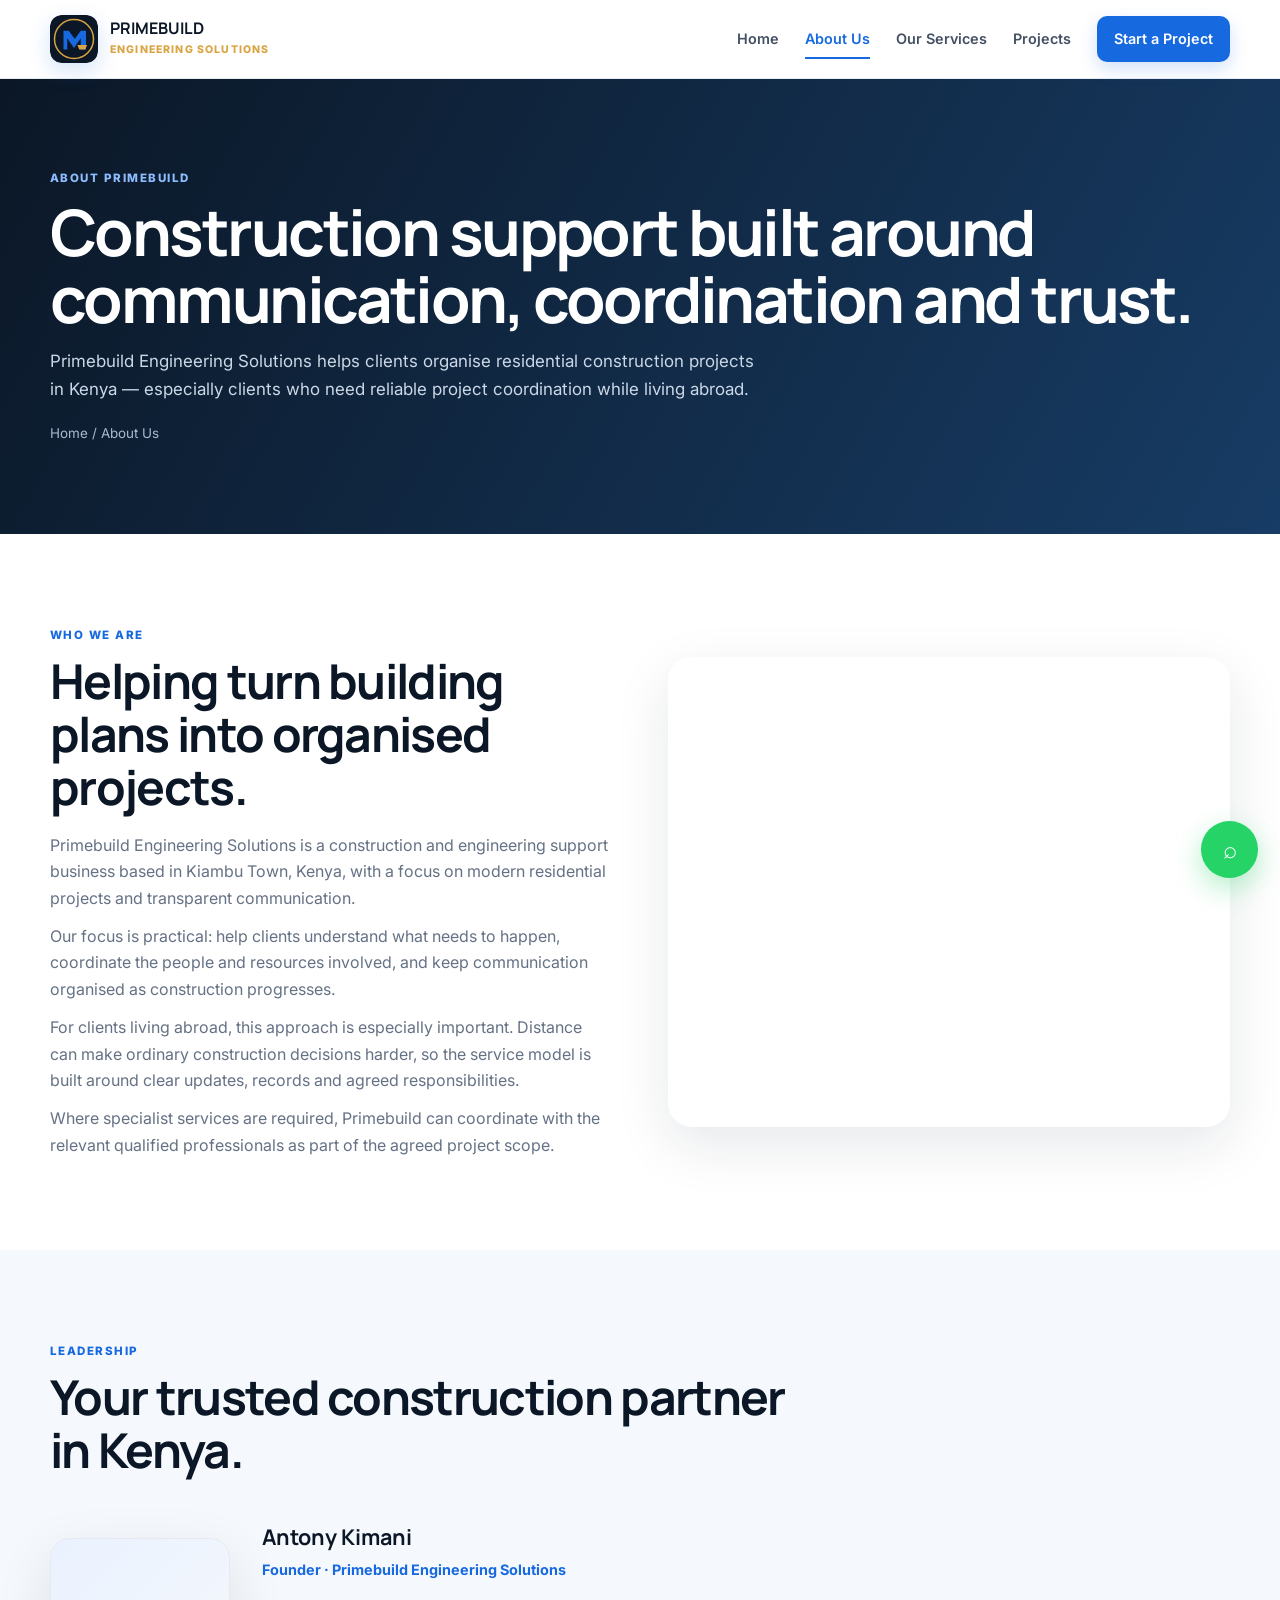
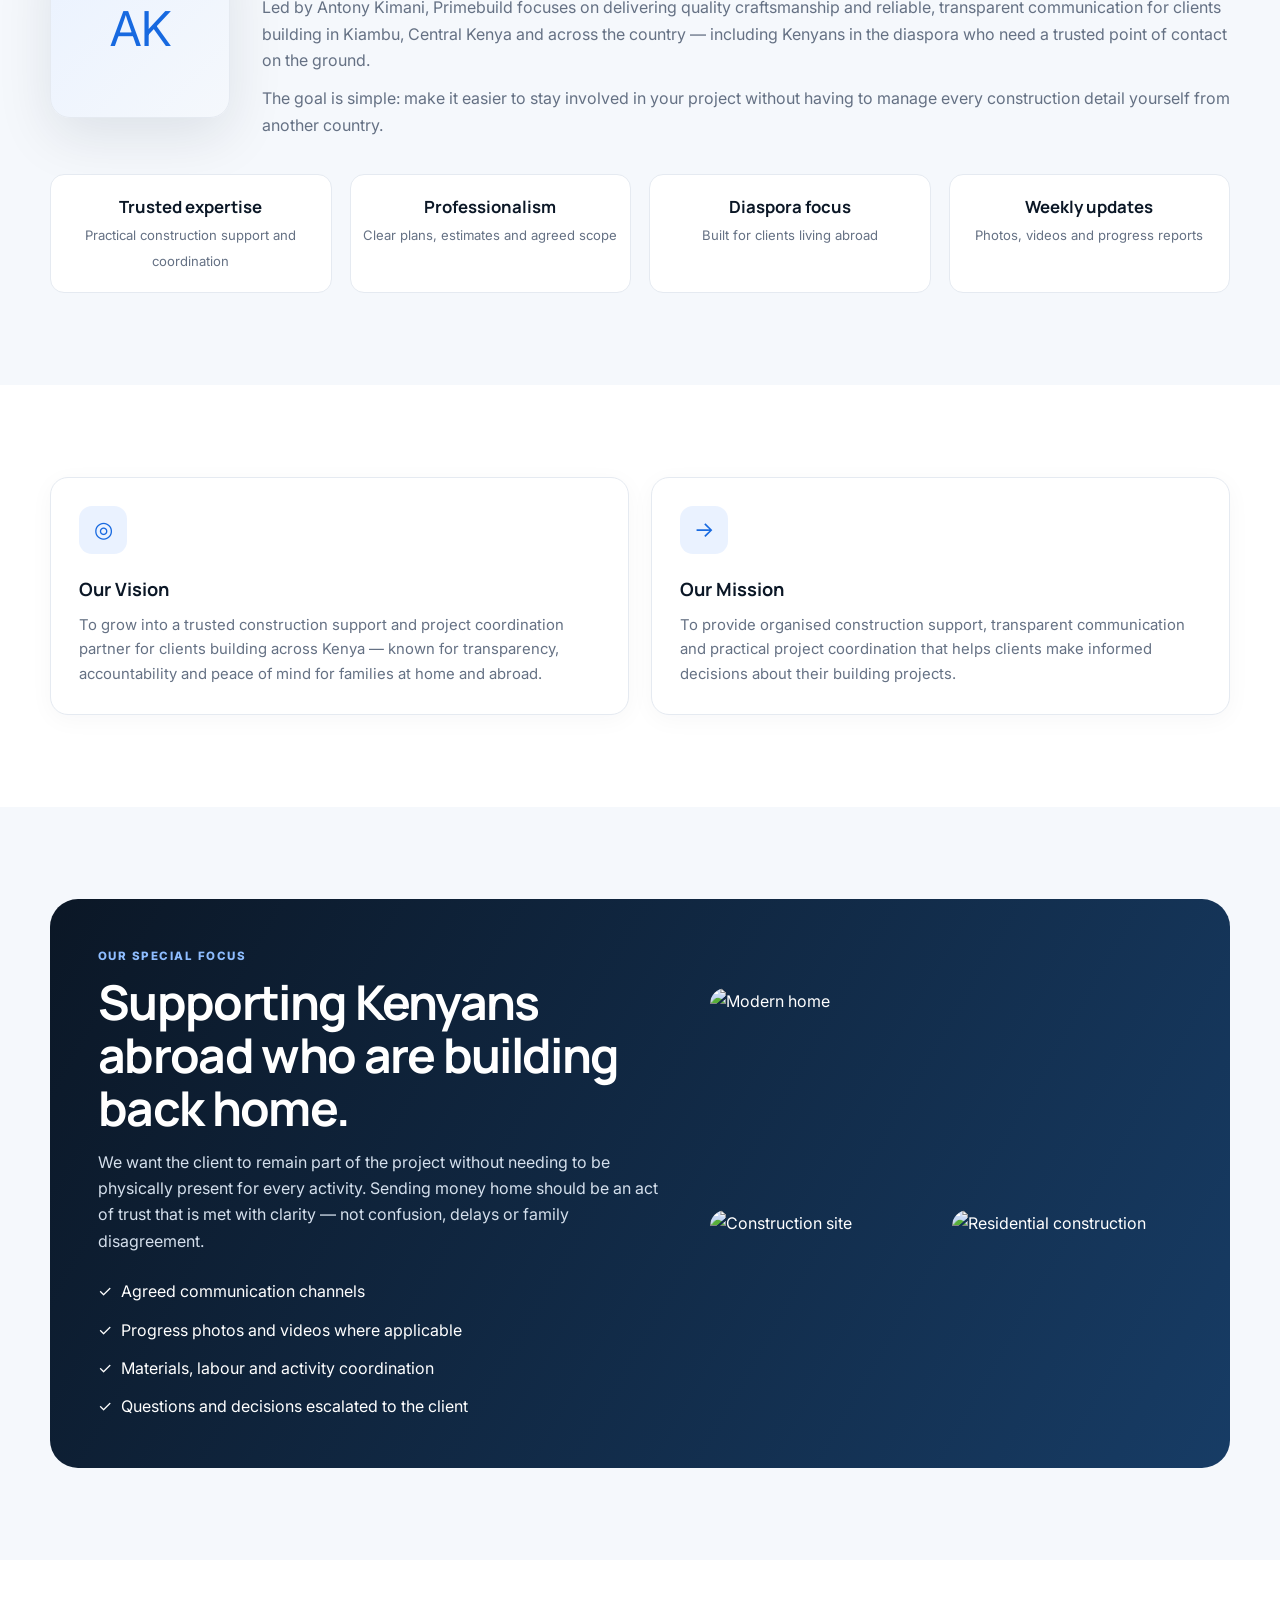
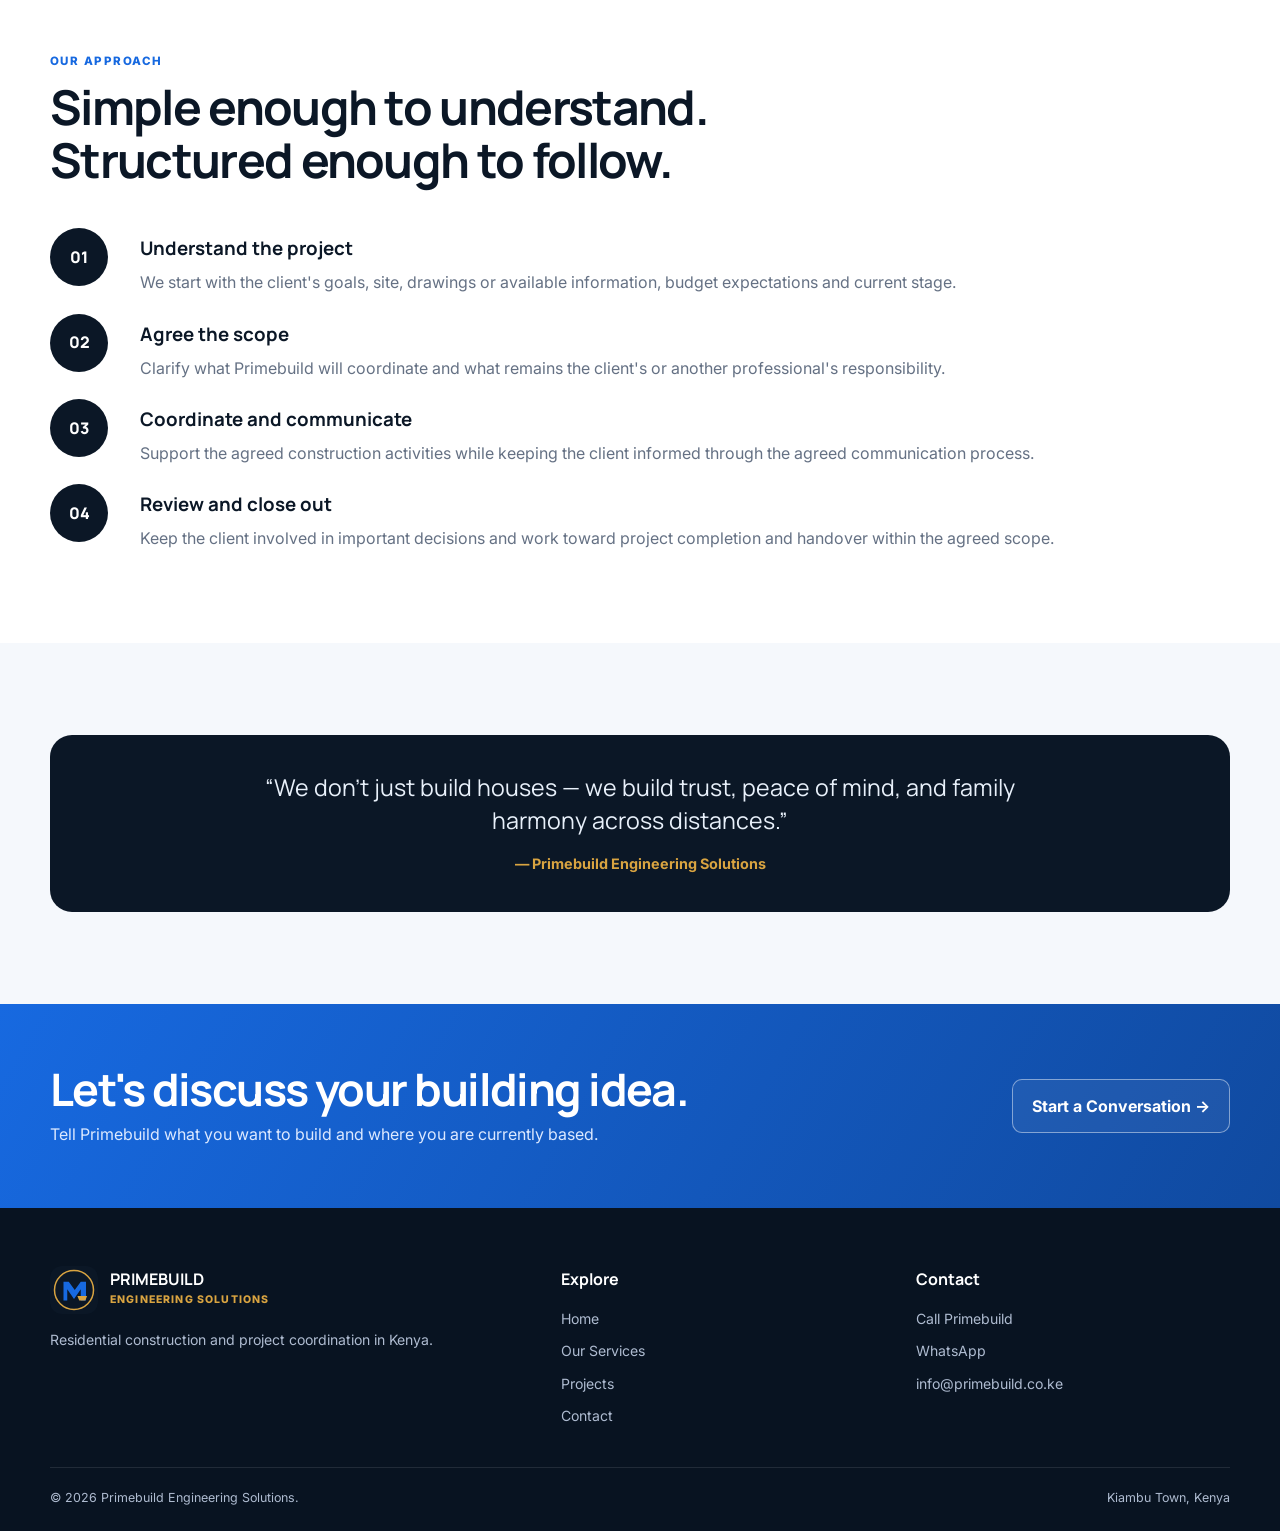
==== about.html @ 23cb865f "Add files via upload" ====
<!doctype html>
<html lang="en"><head><meta charset="utf-8"><meta name="viewport" content="width=device-width,initial-scale=1"><title>About Primebuild Engineering Solutions</title><meta name="description" content="Learn about Primebuild Engineering Solutions, led by Antony Kimani, and our approach to residential construction coordination for clients in Kenya and abroad."><link rel="icon" href="favicon.svg" type="image/svg+xml"><link rel="stylesheet" href="styles.css"></head>
<body>
<a class="skip-link" href="#main">Skip to content</a>
<nav class="navbar"><div class="container nav-inner"><a class="brand" href="index.html"><img class="logo-img" src="favicon.svg" width="48" height="48" alt="Primebuild logo"><span class="brand-text"><strong>PRIMEBUILD</strong><span>ENGINEERING SOLUTIONS</span></span></a><button class="menu-btn" aria-label="Open menu" aria-expanded="false">☰</button><div class="nav-links"><a href="index.html">Home</a><a class="active" href="about.html">About Us</a><a href="services.html">Our Services</a><a href="projects.html">Projects</a><a href="contact.html" class="nav-cta">Start a Project</a></div></div></nav>
<header class="page-hero"><div class="container"><div class="kicker" style="color:#8ebdff">About Primebuild</div><h1>Construction support built around communication, coordination and trust.</h1><p>Primebuild Engineering Solutions helps clients organise residential construction projects in Kenya — especially clients who need reliable project coordination while living abroad.</p><div class="breadcrumb">Home / About Us</div></div></header>
<main id="main">
<section class="section"><div class="container"><div class="feature"><div class="reveal"><div class="kicker">Who we are</div><h2>Helping turn building plans into organised projects.</h2><p style="margin-top:18px;color:var(--muted)">Primebuild Engineering Solutions is a construction and engineering support business based in Kiambu Town, Kenya, with a focus on modern residential projects and transparent communication.</p><p style="margin-top:12px;color:var(--muted)">Our focus is practical: help clients understand what needs to happen, coordinate the people and resources involved, and keep communication organised as construction progresses.</p><p style="margin-top:12px;color:var(--muted)">For clients living abroad, this approach is especially important. Distance can make ordinary construction decisions harder, so the service model is built around clear updates, records and agreed responsibilities.</p><p style="margin-top:12px;color:var(--muted)">Where specialist services are required, Primebuild can coordinate with the relevant qualified professionals as part of the agreed project scope.</p></div><div class="feature-image reveal" style="background-image:url('assets/abroad-modern-home-2.jpg')"></div></div></div></section>

<section class="section alt"><div class="container">
<div class="section-head"><div class="kicker">Leadership</div><h2>Your trusted construction partner in Kenya.</h2></div>
<div class="founder reveal">
<div class="founder-photo placeholder" aria-hidden="true">AK</div>
<div>
<h3>Antony Kimani</h3>
<div class="role">Founder · Primebuild Engineering Solutions</div>
<p>Led by Antony Kimani, Primebuild focuses on delivering quality craftsmanship and reliable, transparent communication for clients building in Kiambu, Central Kenya and across the country — including Kenyans in the diaspora who need a trusted point of contact on the ground.</p>
<p style="margin-top:12px">The goal is simple: make it easier to stay involved in your project without having to manage every construction detail yourself from another country.</p>
</div>
</div>
<div class="trust-strip" style="margin-top:36px">
<div class="trust-item"><strong>Trusted expertise</strong><span>Practical construction support and coordination</span></div>
<div class="trust-item"><strong>Professionalism</strong><span>Clear plans, estimates and agreed scope</span></div>
<div class="trust-item"><strong>Diaspora focus</strong><span>Built for clients living abroad</span></div>
<div class="trust-item"><strong>Weekly updates</strong><span>Photos, videos and progress reports</span></div>
</div>
</div></section>

<section class="section"><div class="container"><div class="grid grid-2"><div class="card reveal"><div class="icon">◎</div><h3>Our Vision</h3><p>To grow into a trusted construction support and project coordination partner for clients building across Kenya — known for transparency, accountability and peace of mind for families at home and abroad.</p></div><div class="card reveal"><div class="icon">→</div><h3>Our Mission</h3><p>To provide organised construction support, transparent communication and practical project coordination that helps clients make informed decisions about their building projects.</p></div></div></div></section>

<section class="section alt"><div class="container"><div class="abroad-banner reveal"><div><div class="kicker" style="color:#8ebdff">Our special focus</div><h2>Supporting Kenyans abroad who are building back home.</h2><p>We want the client to remain part of the project without needing to be physically present for every activity. Sending money home should be an act of trust that is met with clarity — not confusion, delays or family disagreement.</p><div class="mini-points"><span>✓ <span>Agreed communication channels</span></span><span>✓ <span>Progress photos and videos where applicable</span></span><span>✓ <span>Materials, labour and activity coordination</span></span><span>✓ <span>Questions and decisions escalated to the client</span></span></div></div><div class="abroad-image-grid"><img src="assets/abroad-modern-home.jpg" alt="Modern home"><img src="assets/abroad-construction-2.jpg" alt="Construction site"><img src="assets/abroad-family-home.jpg" alt="Residential construction"></div></div></div></section>

<section class="section"><div class="container"><div class="section-head"><div class="kicker">Our approach</div><h2>Simple enough to understand. Structured enough to follow.</h2></div><div class="timeline"><div class="step reveal"><div class="step-number">01</div><div><h3>Understand the project</h3><p>We start with the client's goals, site, drawings or available information, budget expectations and current stage.</p></div></div><div class="step reveal"><div class="step-number">02</div><div><h3>Agree the scope</h3><p>Clarify what Primebuild will coordinate and what remains the client's or another professional's responsibility.</p></div></div><div class="step reveal"><div class="step-number">03</div><div><h3>Coordinate and communicate</h3><p>Support the agreed construction activities while keeping the client informed through the agreed communication process.</p></div></div><div class="step reveal"><div class="step-number">04</div><div><h3>Review and close out</h3><p>Keep the client involved in important decisions and work toward project completion and handover within the agreed scope.</p></div></div></div></div></section>

<section class="section alt"><div class="container">
<div class="quote-banner reveal">
<p>“We don’t just build houses — we build trust, peace of mind, and family harmony across distances.”</p>
<cite>— Primebuild Engineering Solutions</cite>
</div>
</div></section>

<section class="cta"><div class="container cta-inner"><div><h2>Let's discuss your building idea.</h2><p>Tell Primebuild what you want to build and where you are currently based.</p></div><a class="btn btn-outline" href="contact.html">Start a Conversation →</a></div></section>
</main>
<footer><div class="container"><div class="footer-grid"><div class="footer-brand"><a class="brand" href="index.html"><img class="logo-img" src="favicon.svg" width="48" height="48" alt="Primebuild logo"><span class="brand-text"><strong style="color:#fff">PRIMEBUILD</strong><span>ENGINEERING SOLUTIONS</span></span></a><p>Residential construction and project coordination in Kenya.</p></div><div><h3>Explore</h3><ul><li><a href="index.html">Home</a></li><li><a href="services.html">Our Services</a></li><li><a href="projects.html">Projects</a></li><li><a href="contact.html">Contact</a></li></ul></div><div><h3>Contact</h3><ul><li><a data-phone data-phone-text="false">Call Primebuild</a></li><li><a data-whatsapp>WhatsApp</a></li><li><a data-email>info@primebuild.co.ke</a></li></ul></div></div><div class="footer-bottom"><span>© <span id="year"></span> Primebuild Engineering Solutions.</span><span>Kiambu Town, Kenya</span></div></div></footer>
<a class="whatsapp-float" data-whatsapp aria-label="Chat on WhatsApp">⌕</a><script src="script.js"></script></body></html>
---- styles.css ----
@import url('https://fonts.googleapis.com/css2?family=Inter:wght@400;500;600;700;800&family=Manrope:wght@600;700;800&display=swap');

:root{
  --navy:#0b1726;--navy-2:#102238;--blue:#1769e0;--blue-2:#0d4fb3;--gold:#d9a441;
  --white:#fff;--text:#172233;--muted:#657184;--light:#f5f8fc;--line:#e5eaf1;--success:#159957;
  --shadow:0 18px 55px rgba(10,28,52,.10);--radius:18px;--max:1180px;
}
*{box-sizing:border-box;margin:0;padding:0}
html{scroll-behavior:smooth}
body{font-family:Inter,Arial,sans-serif;color:var(--text);background:#fff;line-height:1.65}
img{max-width:100%;display:block}
a{text-decoration:none;color:inherit}
button,input,textarea,select{font:inherit}
.container{width:min(var(--max),calc(100% - 40px));margin:auto}
.skip-link{position:absolute;left:-999px;top:8px;background:#fff;color:var(--navy);padding:10px 14px;border-radius:8px;z-index:2000}.skip-link:focus{left:10px}
.topbar{background:var(--navy);color:#dfe8f3;font-size:.84rem}.topbar .container{display:flex;justify-content:space-between;gap:20px;padding:9px 0}.topbar .accent{color:#fff;font-weight:700}
.navbar{position:sticky;top:0;z-index:1000;background:rgba(255,255,255,.97);backdrop-filter:blur(14px);border-bottom:1px solid rgba(229,234,241,.9)}
.nav-inner{height:78px;display:flex;align-items:center;justify-content:space-between;gap:25px}.brand{display:flex;align-items:center;gap:12px}.logo-mark{width:45px;height:45px;border-radius:12px;background:linear-gradient(135deg,var(--blue),var(--navy));display:grid;place-items:center;color:#fff;font-weight:800;font-family:Manrope;font-size:1.05rem;box-shadow:0 8px 22px rgba(23,105,224,.22)}
.brand-text strong{display:block;font-family:Manrope;font-size:1rem;line-height:1.1;color:var(--navy)}.brand-text span{display:block;font-size:.66rem;letter-spacing:.11em;color:var(--gold);font-weight:800;margin-top:3px}
.nav-links{display:flex;align-items:center;gap:26px;font-weight:600;font-size:.9rem}.nav-links a{color:#435064;position:relative;padding:28px 0}.nav-links a:hover,.nav-links a.active{color:var(--blue)}.nav-links a.active:after{content:"";position:absolute;height:2px;background:var(--blue);left:0;right:0;bottom:20px}.nav-cta{background:var(--blue)!important;color:#fff!important;padding:11px 17px!important;border-radius:10px;box-shadow:0 7px 18px rgba(23,105,224,.2)}.nav-cta.active:after{display:none}.menu-btn{display:none;border:0;background:transparent;font-size:1.6rem;color:var(--navy);cursor:pointer}
.hero{position:relative;min-height:690px;display:grid;align-items:center;background:linear-gradient(90deg,rgba(7,19,33,.94) 0%,rgba(7,19,33,.80) 45%,rgba(7,19,33,.28) 100%),url('assets/abroad-construction-1.jpg') center/cover}.hero-content{padding:100px 0;max-width:790px;color:#fff}.eyebrow{display:inline-flex;align-items:center;gap:9px;color:#d9e8ff;text-transform:uppercase;letter-spacing:.13em;font-weight:800;font-size:.76rem;margin-bottom:18px}.eyebrow:before{content:"";width:32px;height:2px;background:var(--gold)}
.hero h1{font-family:Manrope;font-size:clamp(2.6rem,6vw,5rem);line-height:1.02;letter-spacing:-.04em;margin-bottom:22px}.hero h1 span{color:#79b0ff}.hero p{font-size:clamp(1rem,2vw,1.2rem);color:#e4ebf4;max-width:690px}.hero-actions{display:flex;gap:12px;flex-wrap:wrap;margin-top:32px}.hero-note{display:flex;gap:18px;flex-wrap:wrap;margin-top:30px;color:#dbe6f3;font-size:.88rem}.hero-note span{display:inline-flex;align-items:center;gap:7px}.hero-note b{color:#fff}
.btn{display:inline-flex;align-items:center;justify-content:center;gap:9px;padding:13px 19px;border-radius:10px;border:1px solid transparent;font-weight:700;cursor:pointer;transition:.2s}.btn-primary{background:var(--blue);color:#fff}.btn-primary:hover{background:var(--blue-2);transform:translateY(-1px)}.btn-outline{border-color:rgba(255,255,255,.45);color:#fff;background:rgba(255,255,255,.06)}.btn-outline:hover{background:#fff;color:var(--navy)}.btn-dark{background:var(--navy);color:#fff}.btn-light{background:#fff;color:var(--navy);border-color:#dce4ef}.btn-light:hover{transform:translateY(-1px);box-shadow:var(--shadow)}
.section{padding:92px 0}.section.alt{background:var(--light)}.section-head{max-width:760px;margin-bottom:42px}.section-head.center{text-align:center;margin-left:auto;margin-right:auto}.kicker{text-transform:uppercase;letter-spacing:.13em;font-size:.72rem;font-weight:800;color:var(--blue);margin-bottom:10px}h2{font-family:Manrope;color:var(--navy);font-size:clamp(2rem,4vw,3rem);line-height:1.1;letter-spacing:-.035em}.section-head p{color:var(--muted);margin-top:14px}
.grid{display:grid;gap:22px}.grid-3{grid-template-columns:repeat(3,1fr)}.grid-2{grid-template-columns:repeat(2,1fr)}.card{border:1px solid var(--line);border-radius:var(--radius);padding:28px;background:#fff;box-shadow:0 5px 25px rgba(10,28,52,.035)}.card:hover{box-shadow:var(--shadow);transform:translateY(-2px);transition:.25s}.icon{width:48px;height:48px;border-radius:13px;background:#eaf2ff;color:var(--blue);display:grid;place-items:center;font-size:1.35rem;margin-bottom:20px}.card h3{font-family:Manrope;font-size:1.14rem;color:var(--navy);margin-bottom:9px}.card p{color:var(--muted);font-size:.93rem}
.feature{display:grid;grid-template-columns:1fr 1fr;gap:55px;align-items:center}.feature-image{min-height:470px;border-radius:24px;background:url('assets/abroad-modern-home.jpg') center/cover;box-shadow:var(--shadow)}.feature-image.tall{min-height:540px}.check-list{list-style:none;margin-top:24px;display:grid;gap:14px}.check-list li{display:flex;gap:11px;align-items:flex-start;color:#465366}.check{width:23px;height:23px;flex:0 0 23px;border-radius:50%;background:#e6f6ee;color:var(--success);display:grid;place-items:center;font-size:.72rem;font-weight:800;margin-top:2px}
.stats{display:grid;grid-template-columns:repeat(3,1fr);border-top:1px solid var(--line);border-bottom:1px solid var(--line)}.stat{padding:26px 20px;text-align:center;border-right:1px solid var(--line)}.stat:last-child{border:0}.stat strong{display:block;font-family:Manrope;font-size:1.45rem;color:var(--navy)}.stat span{color:var(--muted);font-size:.86rem}
.page-hero{padding:90px 0;background:linear-gradient(120deg,var(--navy),#173c65);color:#fff}.page-hero h1{font-family:Manrope;font-size:clamp(2.4rem,5vw,4.1rem);line-height:1.05;letter-spacing:-.04em}.page-hero p{max-width:720px;color:#cbd8e7;margin-top:16px;font-size:1.06rem}.breadcrumb{margin-top:18px;color:#a9bad0;font-size:.84rem}
.abroad-banner{background:linear-gradient(120deg,#0b1726,#173c65);color:#fff;border-radius:28px;padding:48px;display:grid;grid-template-columns:1.1fr .9fr;gap:35px;align-items:center;overflow:hidden}.abroad-banner h2{color:#fff}.abroad-banner p{color:#d4dfec;margin-top:14px}.abroad-banner .mini-points{display:grid;gap:12px;margin-top:24px}.abroad-banner .mini-points span{display:flex;gap:9px;align-items:flex-start}.abroad-banner .mini-points b{color:#fff}.abroad-image-grid{display:grid;grid-template-columns:1fr 1fr;gap:12px}.abroad-image-grid img{height:170px;width:100%;object-fit:cover;border-radius:16px}.abroad-image-grid img:first-child{grid-column:1/-1;height:210px}
.gallery{display:grid;grid-template-columns:repeat(4,1fr);gap:14px}.gallery figure{margin:0;overflow:hidden;border-radius:18px;background:#fff;border:1px solid var(--line)}.gallery img{width:100%;height:230px;object-fit:cover;transition:transform .35s ease}.gallery figure:hover img{transform:scale(1.04)}.gallery figcaption{padding:14px 15px;color:var(--navy);font-weight:700;font-size:.9rem}.gallery figcaption span{display:block;color:var(--muted);font-weight:400;font-size:.78rem;margin-top:3px}
.service-media{display:grid;grid-template-columns:150px 1fr;gap:25px;align-items:center;border-bottom:1px solid var(--line);padding:22px 0}.service-media:first-child{padding-top:0}.service-media:last-child{border-bottom:0}.service-media img{width:150px;height:120px;object-fit:cover;border-radius:16px}.service-media h3{font-family:Manrope;color:var(--navy);font-size:1.2rem;margin-bottom:6px}.service-media p{color:var(--muted)}
.timeline{display:grid;gap:18px}.step{display:grid;grid-template-columns:70px 1fr;gap:20px;align-items:start}.step-number{width:58px;height:58px;border-radius:50%;background:var(--navy);color:#fff;display:grid;place-items:center;font-family:Manrope;font-weight:800}.step h3{font-family:Manrope;color:var(--navy);margin:5px 0 5px}.step p{color:var(--muted)}
.table-wrap{overflow:auto;border:1px solid var(--line);border-radius:15px}table{width:100%;border-collapse:collapse;min-width:650px;background:#fff}th,td{text-align:left;padding:16px 18px;border-bottom:1px solid var(--line);vertical-align:top}th{background:var(--navy);color:#fff;font-size:.86rem}td{color:#596578;font-size:.9rem}td:first-child{font-weight:700;color:var(--navy)}
.notice{padding:20px 22px;border-left:4px solid var(--gold);background:#fff8e8;border-radius:10px;color:#5d4b28}.project{overflow:hidden;padding:0}.project-image{height:245px;background-position:center;background-size:cover}.project-body{padding:23px}.project-tag{display:inline-block;font-size:.7rem;text-transform:uppercase;letter-spacing:.1em;font-weight:800;color:var(--blue);margin-bottom:7px}.project-body h3{font-family:Manrope;color:var(--navy);margin-bottom:6px}.project-body p{color:var(--muted);font-size:.9rem}
.cta{padding:60px 0;background:linear-gradient(120deg,var(--blue),#104aa0);color:#fff}.cta-inner{display:flex;align-items:center;justify-content:space-between;gap:30px}.cta h2{color:#fff;font-size:clamp(1.9rem,4vw,2.8rem)}.cta p{color:#dce9ff;margin-top:8px;max-width:650px}
.contact-grid{display:grid;grid-template-columns:.85fr 1.15fr;gap:28px}.contact-item{display:flex;gap:14px;padding:18px 0;border-bottom:1px solid var(--line)}.contact-item:last-child{border:0}.contact-item .icon{margin:0;width:42px;height:42px;flex:0 0 42px}.contact-item strong{display:block;color:var(--navy)}.contact-item span{color:var(--muted);font-size:.9rem}.form-card{padding:30px}.form-grid{display:grid;grid-template-columns:1fr 1fr;gap:16px}.field{display:grid;gap:7px}.field.full{grid-column:1/-1}.field label{font-size:.82rem;font-weight:700;color:var(--navy)}.field input,.field textarea,.field select{width:100%;border:1px solid #d9e0ea;border-radius:10px;padding:12px 13px;outline:none;background:#fff;color:var(--text)}.field input:focus,.field textarea:focus,.field select:focus{border-color:var(--blue);box-shadow:0 0 0 3px rgba(23,105,224,.1)}.field textarea{min-height:135px;resize:vertical}.field small{color:var(--muted);font-size:.75rem}
.faq{display:grid;gap:12px}.faq details{border:1px solid var(--line);border-radius:14px;padding:18px 20px;background:#fff}.faq summary{cursor:pointer;font-weight:800;color:var(--navy)}.faq details p{color:var(--muted);margin-top:12px}
footer{background:#081321;color:#aebbd0;padding:58px 0 22px}.footer-grid{display:grid;grid-template-columns:1.5fr 1fr 1fr;gap:40px;padding-bottom:40px}footer h3{color:#fff;font-family:Manrope;font-size:1rem;margin-bottom:15px}footer p,footer li{font-size:.88rem}footer ul{list-style:none;display:grid;gap:9px}footer a:hover{color:#fff}.footer-brand p{max-width:430px;margin-top:14px}.footer-bottom{border-top:1px solid rgba(255,255,255,.1);padding-top:20px;display:flex;justify-content:space-between;gap:20px;font-size:.78rem}
.whatsapp-float{position:fixed;right:22px;bottom:22px;width:57px;height:57px;border-radius:50%;background:#25d366;color:#fff;display:grid;place-items:center;font-size:1.5rem;box-shadow:0 10px 28px rgba(37,211,102,.35);z-index:1200}.reveal{opacity:0;transform:translateY(15px);transition:.55s ease}.reveal.visible{opacity:1;transform:none}
@media(max-width:900px){.nav-links{position:absolute;left:20px;right:20px;top:70px;background:#fff;border:1px solid var(--line);border-radius:14px;box-shadow:var(--shadow);padding:10px;display:none;flex-direction:column;align-items:stretch;gap:0}.nav-links.open{display:flex}.nav-links a{padding:12px 13px}.nav-links a.active:after{display:none}.menu-btn{display:block}.nav-cta{text-align:center;margin-top:4px}.hero{min-height:650px}.feature{grid-template-columns:1fr}.feature-image{min-height:350px;order:-1}.grid-3{grid-template-columns:1fr 1fr}.contact-grid{grid-template-columns:1fr}.footer-grid{grid-template-columns:1fr 1fr}.abroad-banner{grid-template-columns:1fr}.gallery{grid-template-columns:1fr 1fr}}
@media(max-width:620px){.container{width:min(var(--max),calc(100% - 28px))}.topbar .container{justify-content:center;text-align:center}.topbar .desktop-only{display:none}.nav-inner{height:70px}.hero-content{padding:75px 0}.hero h1{font-size:2.65rem}.section{padding:70px 0}.grid-3,.grid-2{grid-template-columns:1fr}.stats{grid-template-columns:1fr}.stat{border-right:0;border-bottom:1px solid var(--line)}.stat:last-child{border-bottom:0}.form-grid{grid-template-columns:1fr}.field.full{grid-column:auto}.cta-inner{flex-direction:column;align-items:flex-start}.footer-grid{grid-template-columns:1fr}.footer-bottom{flex-direction:column}.feature-image{min-height:280px}.abroad-banner{padding:30px 22px}.gallery{grid-template-columns:1fr}.gallery img{height:250px}.service-media{grid-template-columns:105px 1fr;gap:16px}.service-media img{width:105px;height:95px}.hero-note{display:grid}.abroad-image-grid img{height:135px}.abroad-image-grid img:first-child{height:170px}}

/* Logo image support */
.brand .logo-img{width:48px;height:48px;border-radius:12px;object-fit:contain;display:block;box-shadow:0 8px 22px rgba(23,105,224,.18)}
.brand .logo-full{height:48px;width:auto;display:block}
footer .brand .logo-img{box-shadow:none}

/* Promise / trust list */
.promise-list{list-style:none;display:grid;gap:16px;margin-top:22px}
.promise-list li{display:flex;gap:14px;align-items:flex-start}
.promise-list .check{width:26px;height:26px;flex:0 0 26px;border-radius:50%;background:#e6f6ee;color:var(--success);display:grid;place-items:center;font-size:.78rem;font-weight:800;margin-top:2px}
.promise-list strong{display:block;color:var(--navy);margin-bottom:3px}
.promise-list span{color:var(--muted);font-size:.92rem}

/* Founder card */
.founder{display:grid;grid-template-columns:180px 1fr;gap:32px;align-items:center}
.founder-photo{width:180px;height:180px;border-radius:20px;object-fit:cover;background:var(--light);border:1px solid var(--line);box-shadow:var(--shadow)}
.founder-photo.placeholder{display:grid;place-items:center;font-size:3rem;color:var(--blue);background:linear-gradient(135deg,#eaf2ff,#f5f8fc)}
.founder h3{font-family:Manrope;color:var(--navy);font-size:1.35rem;margin-bottom:4px}
.founder .role{color:var(--blue);font-weight:700;font-size:.9rem;margin-bottom:12px}
.founder p{color:var(--muted)}

/* Trust strip */
.trust-strip{display:grid;grid-template-columns:repeat(4,1fr);gap:18px;margin-top:28px}
.trust-item{text-align:center;padding:18px 12px;border:1px solid var(--line);border-radius:14px;background:#fff}
.trust-item strong{display:block;font-family:Manrope;color:var(--navy);font-size:1.05rem}
.trust-item span{color:var(--muted);font-size:.82rem}

/* Quote banner */
.quote-banner{background:var(--navy);color:#fff;border-radius:22px;padding:36px 40px;text-align:center}
.quote-banner p{font-family:Manrope;font-size:clamp(1.15rem,2.5vw,1.45rem);line-height:1.4;color:#e8f0fa;max-width:820px;margin:0 auto}
.quote-banner cite{display:block;margin-top:16px;color:var(--gold);font-style:normal;font-weight:700;font-size:.9rem}

@media(max-width:900px){
  .founder{grid-template-columns:1fr;text-align:center}
  .founder-photo,.founder-photo.placeholder{margin:0 auto}
  .trust-strip{grid-template-columns:1fr 1fr}
}
@media(max-width:620px){
  .trust-strip{grid-template-columns:1fr}
  .quote-banner{padding:28px 22px}
}
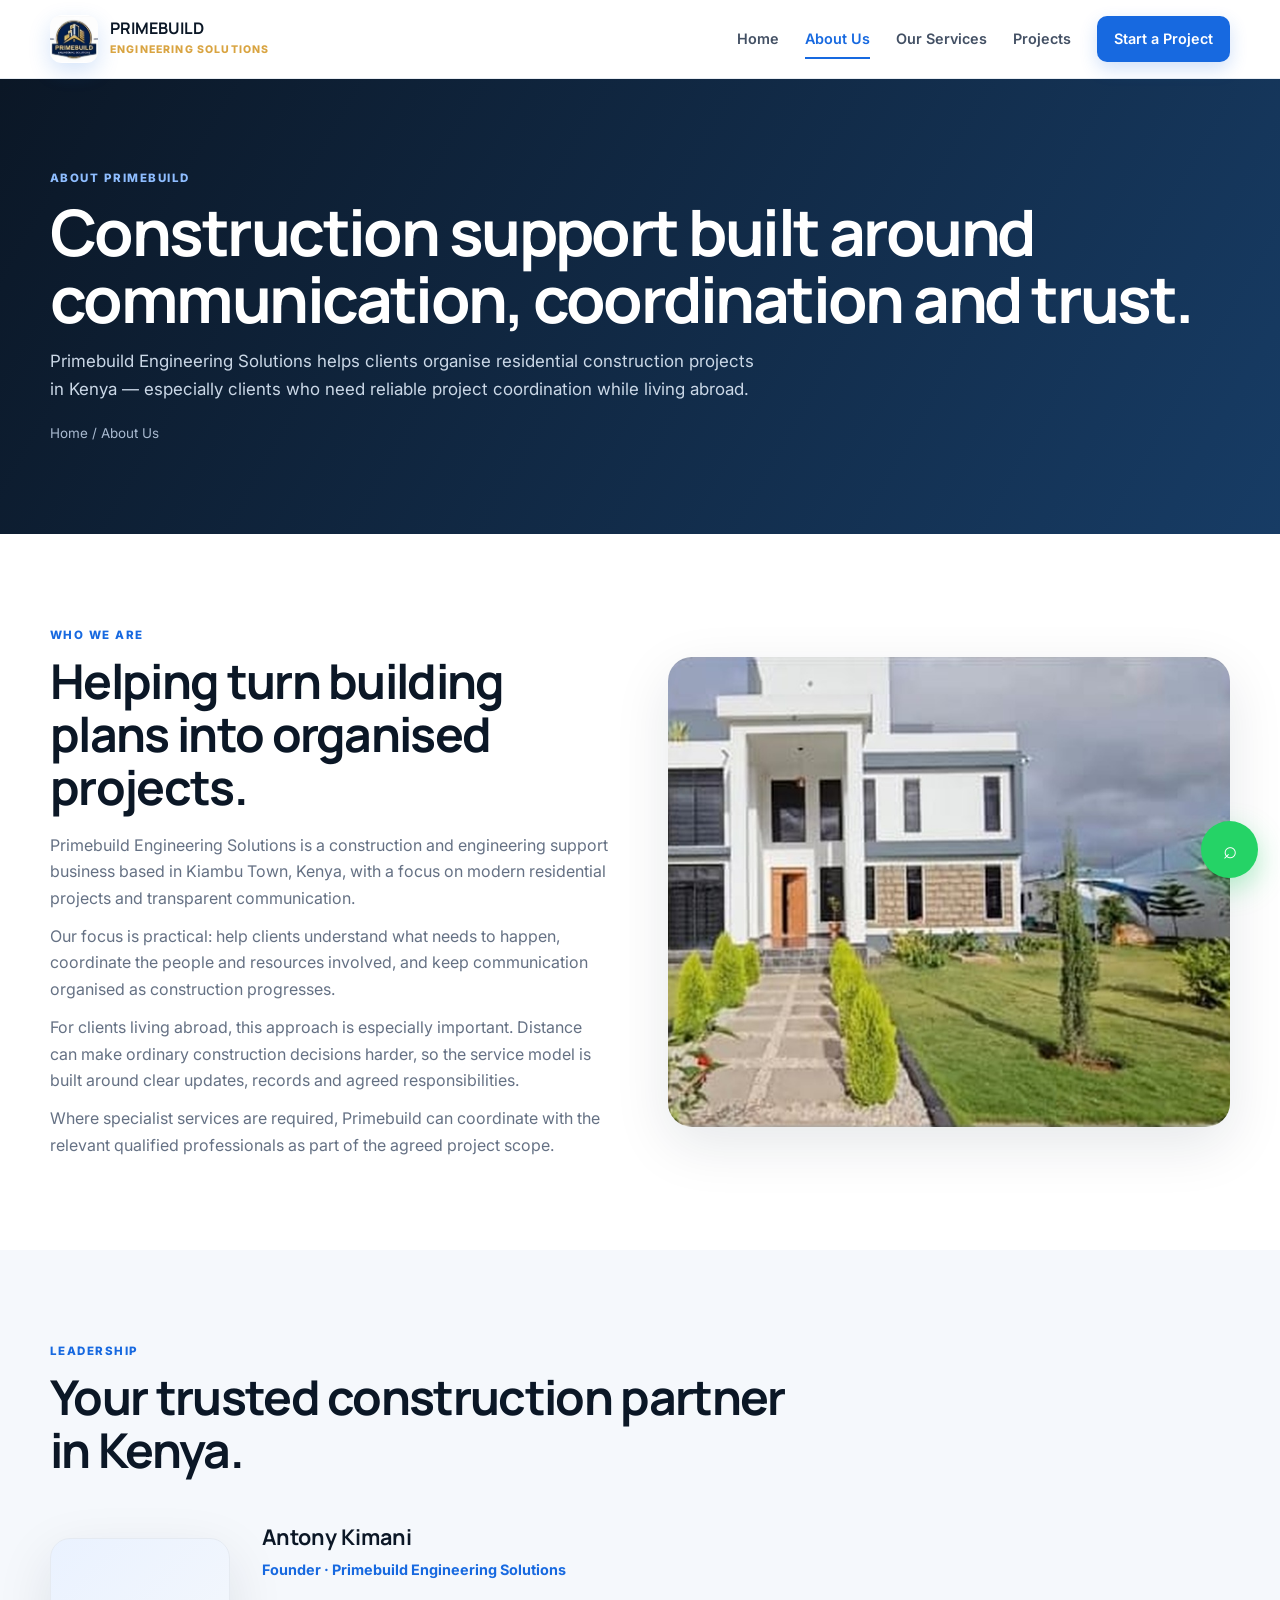
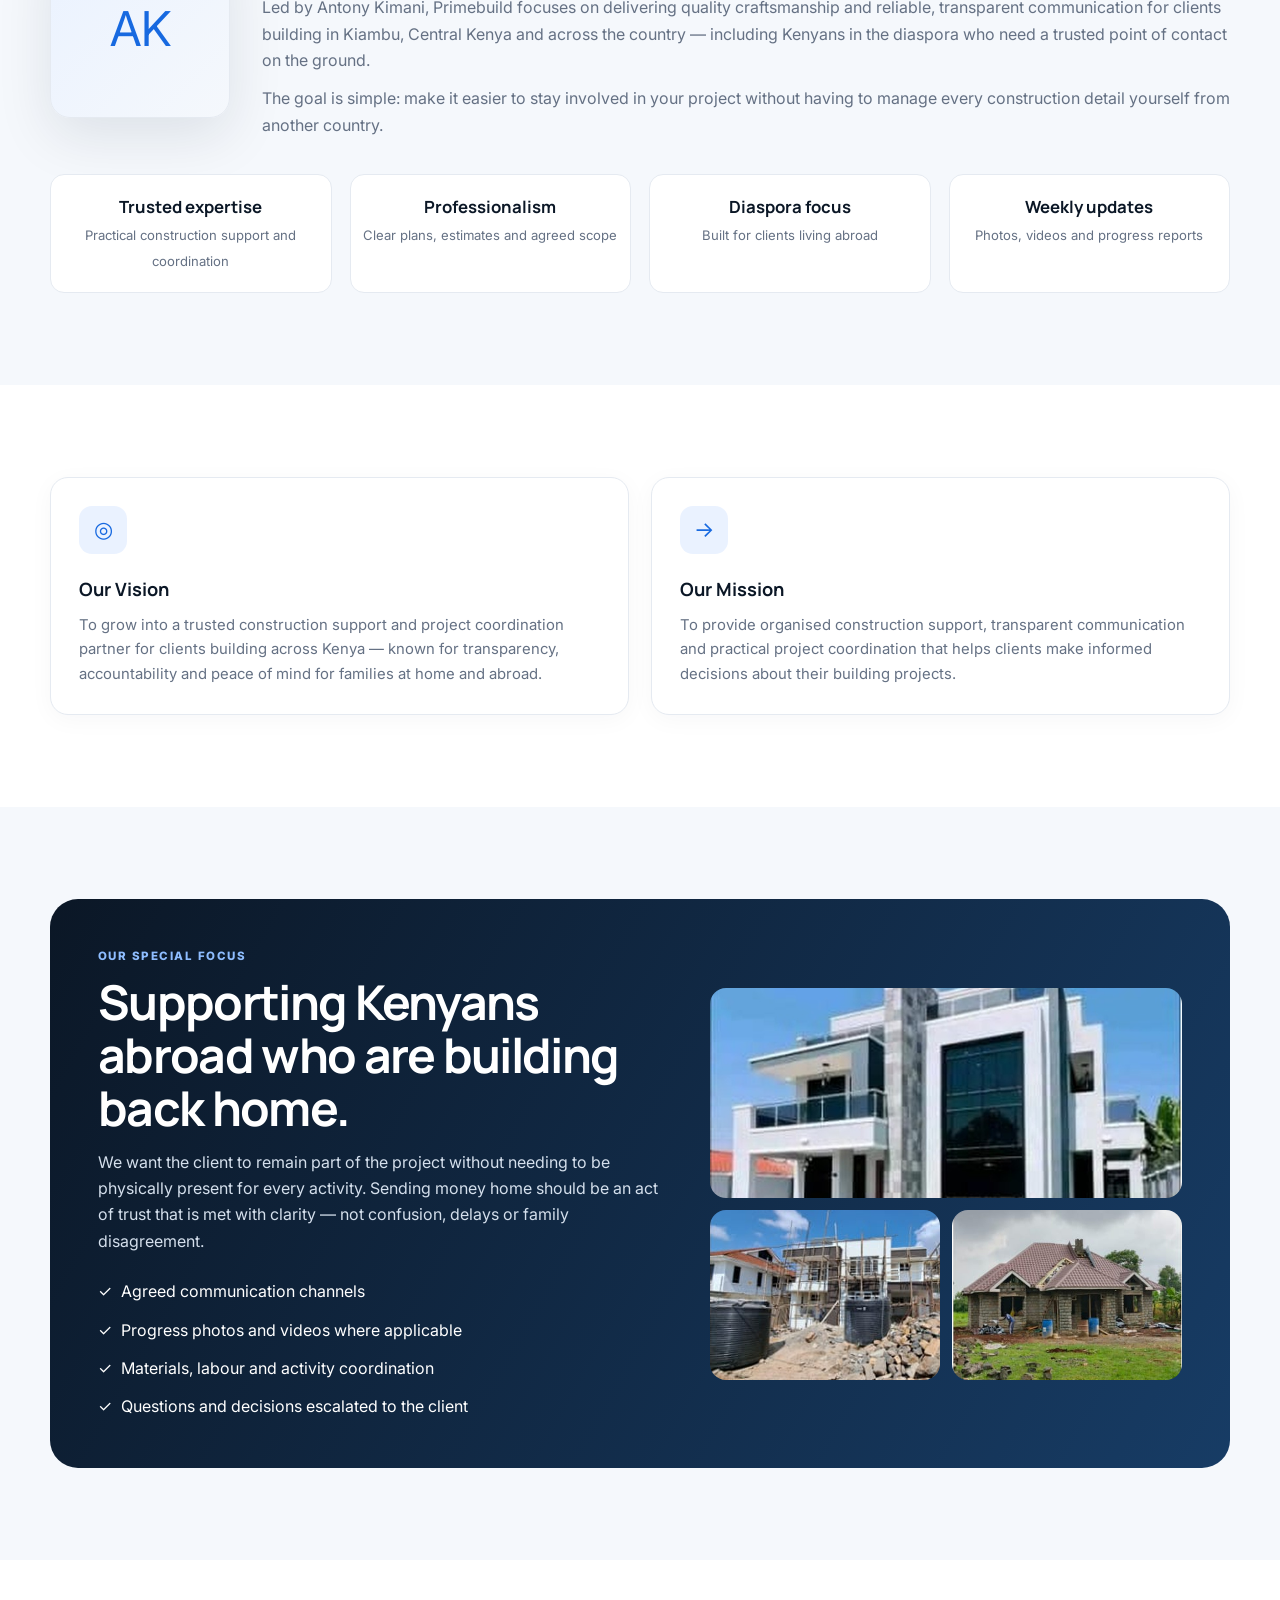
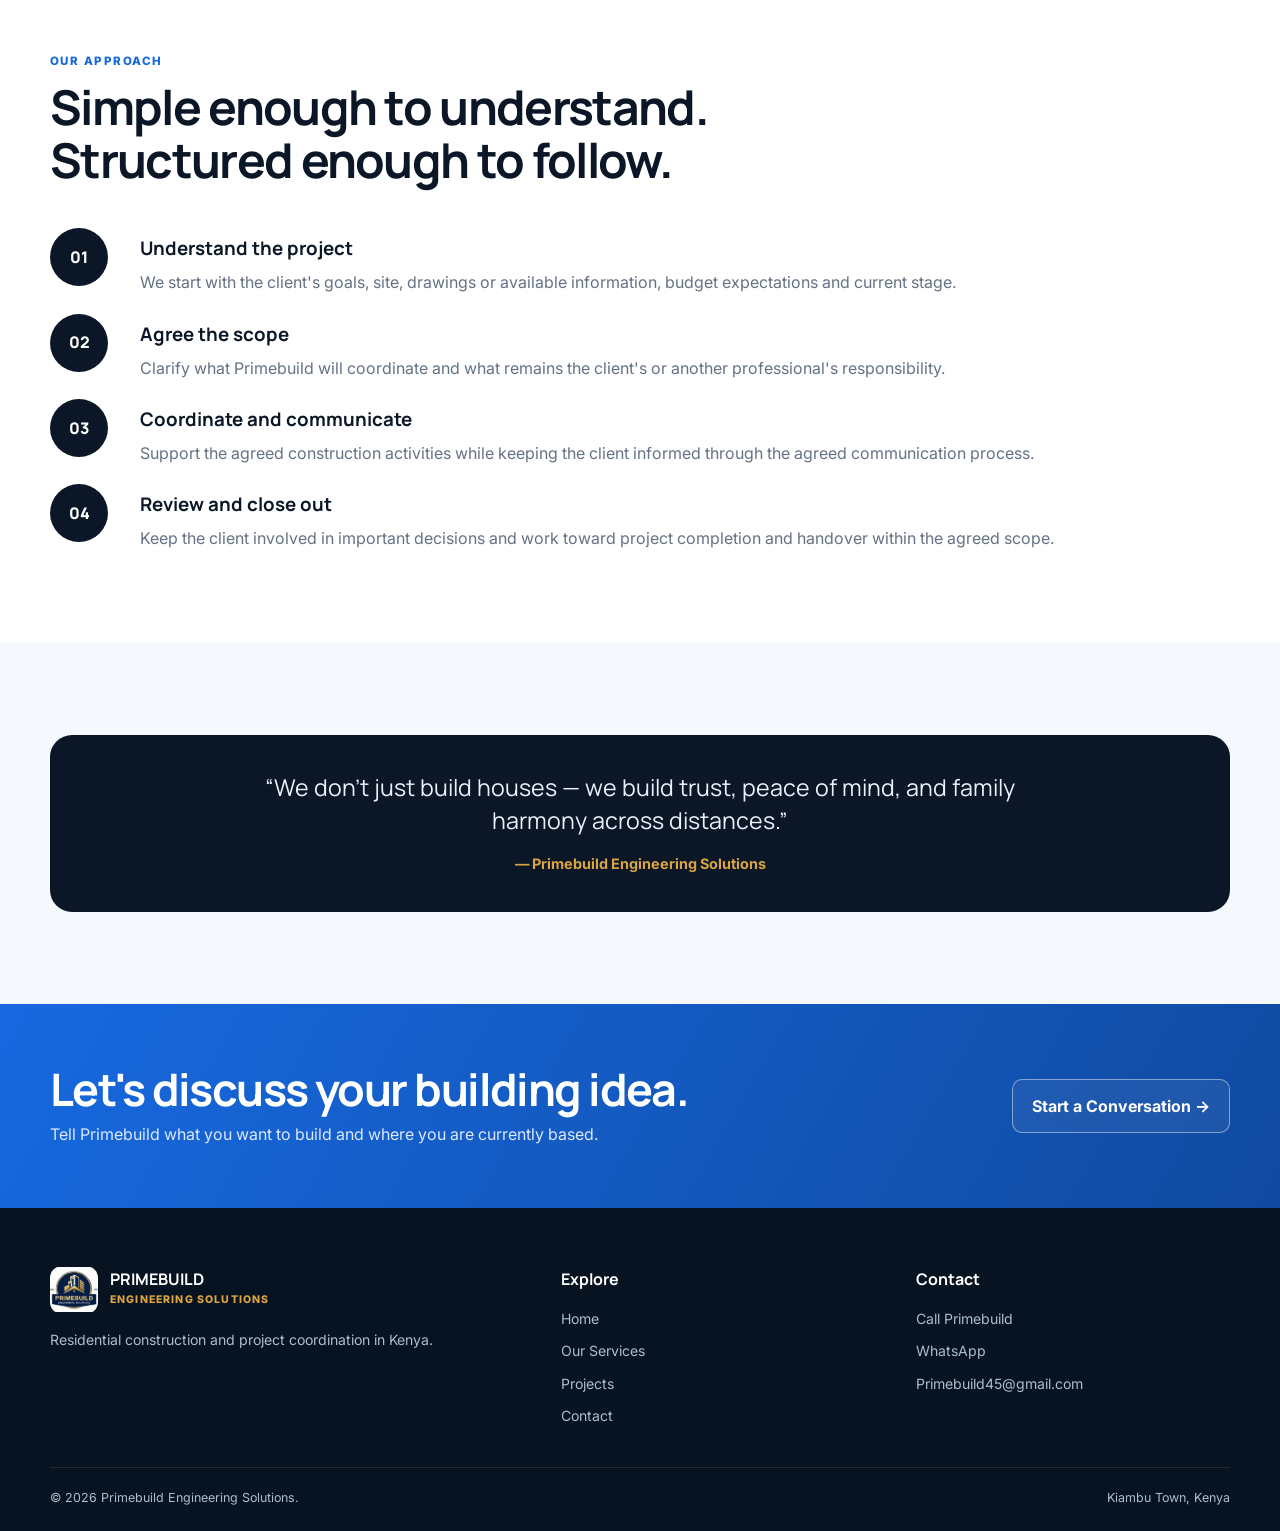
==== commit 6a890726: "Update footer logo and favicon image format" ====
--- a/about.html
+++ b/about.html
@@ -2,7 +2,7 @@
 <html lang="en"><head><meta charset="utf-8"><meta name="viewport" content="width=device-width,initial-scale=1"><title>About Primebuild Engineering Solutions</title><meta name="description" content="Learn about Primebuild Engineering Solutions, led by Antony Kimani, and our approach to residential construction coordination for clients in Kenya and abroad."><link rel="icon" href="favicon.svg" type="image/svg+xml"><link rel="stylesheet" href="styles.css"></head>
 <body>
 <a class="skip-link" href="#main">Skip to content</a>
-<nav class="navbar"><div class="container nav-inner"><a class="brand" href="index.html"><img class="logo-img" src="favicon.svg" width="48" height="48" alt="Primebuild logo"><span class="brand-text"><strong>PRIMEBUILD</strong><span>ENGINEERING SOLUTIONS</span></span></a><button class="menu-btn" aria-label="Open menu" aria-expanded="false">☰</button><div class="nav-links"><a href="index.html">Home</a><a class="active" href="about.html">About Us</a><a href="services.html">Our Services</a><a href="projects.html">Projects</a><a href="contact.html" class="nav-cta">Start a Project</a></div></div></nav>
+<nav class="navbar"><div class="container nav-inner"><a class="brand" href="index.html"><img class="logo-img" src="favicon.jpeg" width="48" height="48" alt="Primebuild logo"><span class="brand-text"><strong>PRIMEBUILD</strong><span>ENGINEERING SOLUTIONS</span></span></a><button class="menu-btn" aria-label="Open menu" aria-expanded="false">☰</button><div class="nav-links"><a href="index.html">Home</a><a class="active" href="about.html">About Us</a><a href="services.html">Our Services</a><a href="projects.html">Projects</a><a href="contact.html" class="nav-cta">Start a Project</a></div></div></nav>
 <header class="page-hero"><div class="container"><div class="kicker" style="color:#8ebdff">About Primebuild</div><h1>Construction support built around communication, coordination and trust.</h1><p>Primebuild Engineering Solutions helps clients organise residential construction projects in Kenya — especially clients who need reliable project coordination while living abroad.</p><div class="breadcrumb">Home / About Us</div></div></header>
 <main id="main">
 <section class="section"><div class="container"><div class="feature"><div class="reveal"><div class="kicker">Who we are</div><h2>Helping turn building plans into organised projects.</h2><p style="margin-top:18px;color:var(--muted)">Primebuild Engineering Solutions is a construction and engineering support business based in Kiambu Town, Kenya, with a focus on modern residential projects and transparent communication.</p><p style="margin-top:12px;color:var(--muted)">Our focus is practical: help clients understand what needs to happen, coordinate the people and resources involved, and keep communication organised as construction progresses.</p><p style="margin-top:12px;color:var(--muted)">For clients living abroad, this approach is especially important. Distance can make ordinary construction decisions harder, so the service model is built around clear updates, records and agreed responsibilities.</p><p style="margin-top:12px;color:var(--muted)">Where specialist services are required, Primebuild can coordinate with the relevant qualified professionals as part of the agreed project scope.</p></div><div class="feature-image reveal" style="background-image:url('assets/abroad-modern-home-2.jpg')"></div></div></div></section>
@@ -41,5 +41,5 @@
 
 <section class="cta"><div class="container cta-inner"><div><h2>Let's discuss your building idea.</h2><p>Tell Primebuild what you want to build and where you are currently based.</p></div><a class="btn btn-outline" href="contact.html">Start a Conversation →</a></div></section>
 </main>
-<footer><div class="container"><div class="footer-grid"><div class="footer-brand"><a class="brand" href="index.html"><img class="logo-img" src="favicon.svg" width="48" height="48" alt="Primebuild logo"><span class="brand-text"><strong style="color:#fff">PRIMEBUILD</strong><span>ENGINEERING SOLUTIONS</span></span></a><p>Residential construction and project coordination in Kenya.</p></div><div><h3>Explore</h3><ul><li><a href="index.html">Home</a></li><li><a href="services.html">Our Services</a></li><li><a href="projects.html">Projects</a></li><li><a href="contact.html">Contact</a></li></ul></div><div><h3>Contact</h3><ul><li><a data-phone data-phone-text="false">Call Primebuild</a></li><li><a data-whatsapp>WhatsApp</a></li><li><a data-email>info@primebuild.co.ke</a></li></ul></div></div><div class="footer-bottom"><span>© <span id="year"></span> Primebuild Engineering Solutions.</span><span>Kiambu Town, Kenya</span></div></div></footer>
+<footer><div class="container"><div class="footer-grid"><div class="footer-brand"><a class="brand" href="index.html"><img class="logo-img" src="favicon.jpeg" width="48" height="48" alt="Primebuild logo"><span class="brand-text"><strong style="color:#fff">PRIMEBUILD</strong><span>ENGINEERING SOLUTIONS</span></span></a><p>Residential construction and project coordination in Kenya.</p></div><div><h3>Explore</h3><ul><li><a href="index.html">Home</a></li><li><a href="services.html">Our Services</a></li><li><a href="projects.html">Projects</a></li><li><a href="contact.html">Contact</a></li></ul></div><div><h3>Contact</h3><ul><li><a data-phone data-phone-text="false">Call Primebuild</a></li><li><a data-whatsapp>WhatsApp</a></li><li><a data-email>info@primebuild.co.ke</a></li></ul></div></div><div class="footer-bottom"><span>© <span id="year"></span> Primebuild Engineering Solutions.</span><span>Kiambu Town, Kenya</span></div></div></footer>
 <a class="whatsapp-float" data-whatsapp aria-label="Chat on WhatsApp">⌕</a><script src="script.js"></script></body></html>
